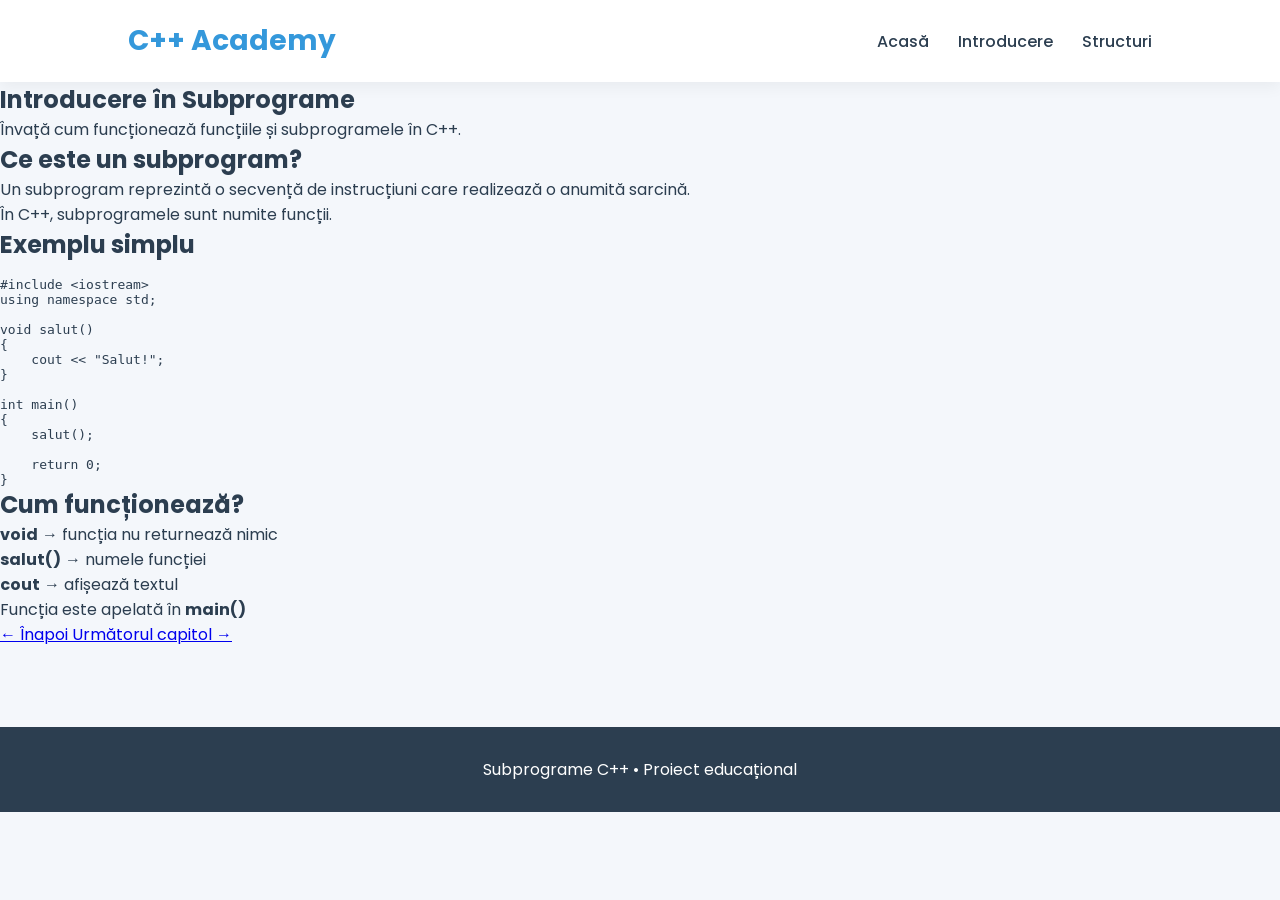
==== capitol1.html @ abb6685b "Create capitol1.html" ====
<!DOCTYPE html>
<html lang="ro">

<head>
    <meta charset="UTF-8">
    <meta name="viewport" content="width=device-width, initial-scale=1.0">

    <title>Introducere în C++</title>

    <link rel="stylesheet" href="style.css">

    <link rel="preconnect" href="https://fonts.googleapis.com">
    <link href="https://fonts.googleapis.com/css2?family=Poppins:wght@300;400;600;700&display=swap" rel="stylesheet">
</head>

<body>

<header>

    <div class="logo">C++ Academy</div>

    <nav>
        <a href="index.html">Acasă</a>
        <a href="capitol1.html">Introducere</a>
        <a href="capitol2.html">Structuri</a>
    </nav>

</header>

<!-- HERO MIC -->

<section class="mini-hero">

    <h1>Introducere în Subprograme</h1>

    <p>
        Învață cum funcționează funcțiile și subprogramele în C++.
    </p>

</section>

<!-- CONTINUT -->

<section class="lesson-container">

    <!-- card teorie -->

    <div class="lesson-card">

        <h2>Ce este un subprogram?</h2>

        <p>
            Un subprogram reprezintă o secvență de instrucțiuni
            care realizează o anumită sarcină.
        </p>

        <p>
            În C++, subprogramele sunt numite funcții.
        </p>

    </div>

    <!-- cod -->

    <div class="lesson-card">

        <h2>Exemplu simplu</h2>

<pre><code>
#include &lt;iostream&gt;
using namespace std;

void salut()
{
    cout &lt;&lt; "Salut!";
}

int main()
{
    salut();

    return 0;
}
</code></pre>

    </div>

    <!-- explicatie -->

    <div class="lesson-card">

        <h2>Cum funcționează?</h2>

        <ul class="theory-list">

            <li>
                <strong>void</strong> → funcția nu returnează nimic
            </li>

            <li>
                <strong>salut()</strong> → numele funcției
            </li>

            <li>
                <strong>cout</strong> → afișează textul
            </li>

            <li>
                Funcția este apelată în <strong>main()</strong>
            </li>

        </ul>

    </div>

</section>

<!-- navigare -->

<section class="navigation-buttons">

    <a class="nav-btn" href="index.html">
        ← Înapoi
    </a>

    <a class="nav-btn" href="capitol2.html">
        Următorul capitol →
    </a>

</section>

<footer>
    <p>Subprograme C++ • Proiect educațional</p>
</footer>

</body>
</html>
---- style.css ----
*{
    margin:0;
    padding:0;
    box-sizing:border-box;
}

body{
    font-family:'Poppins', sans-serif;
    background:#f4f7fb;
    color:#2c3e50;
}

/* HEADER */

header{
    width:100%;
    padding:20px 10%;
    display:flex;
    justify-content:space-between;
    align-items:center;

    background:white;
    box-shadow:0 5px 15px rgba(0,0,0,0.05);

    position:sticky;
    top:0;
    z-index:100;
}

.logo{
    font-size:28px;
    font-weight:700;
    color:#3498db;
}

nav a{
    text-decoration:none;
    margin-left:25px;
    color:#2c3e50;
    font-weight:500;
    transition:0.3s;
}

nav a:hover{
    color:#3498db;
}

/* HERO */

.hero{
    min-height:85vh;

    display:flex;
    align-items:center;
    justify-content:center;

    text-align:center;

    background:
    linear-gradient(rgba(0,0,0,0.4),
    rgba(0,0,0,0.4)),
    url("images/1392299.png");

    background-size:cover;
    background-position:center;

    color:white;
}

.hero-text{
    width:70%;
}

.hero h1{
    font-size:70px;
    margin-bottom:20px;
}

.hero p{
    font-size:22px;
    margin-bottom:35px;
    line-height:1.6;
}

.btn{
    display:inline-block;
    padding:15px 35px;

    background:#3498db;
    color:white;

    text-decoration:none;
    border-radius:10px;

    font-size:18px;
    transition:0.3s;
}

.btn:hover{
    background:#217dbb;
    transform:translateY(-3px);
}

/* CARDURI */

.cards{
    width:85%;
    margin:80px auto;

    display:grid;
    grid-template-columns:repeat(auto-fit,minmax(250px,1fr));
    gap:30px;
}

.card{
    background:white;
    padding:40px;

    border-radius:20px;

    box-shadow:0 10px 25px rgba(0,0,0,0.08);

    transition:0.3s;
}

.card:hover{
    transform:translateY(-10px);
}

.card h2{
    margin-bottom:20px;
    color:#3498db;
}

.card p{
    line-height:1.7;
}

/* FOOTER */

footer{
    background:#2c3e50;
    color:white;

    text-align:center;

    padding:30px;
    margin-top:80px;
}
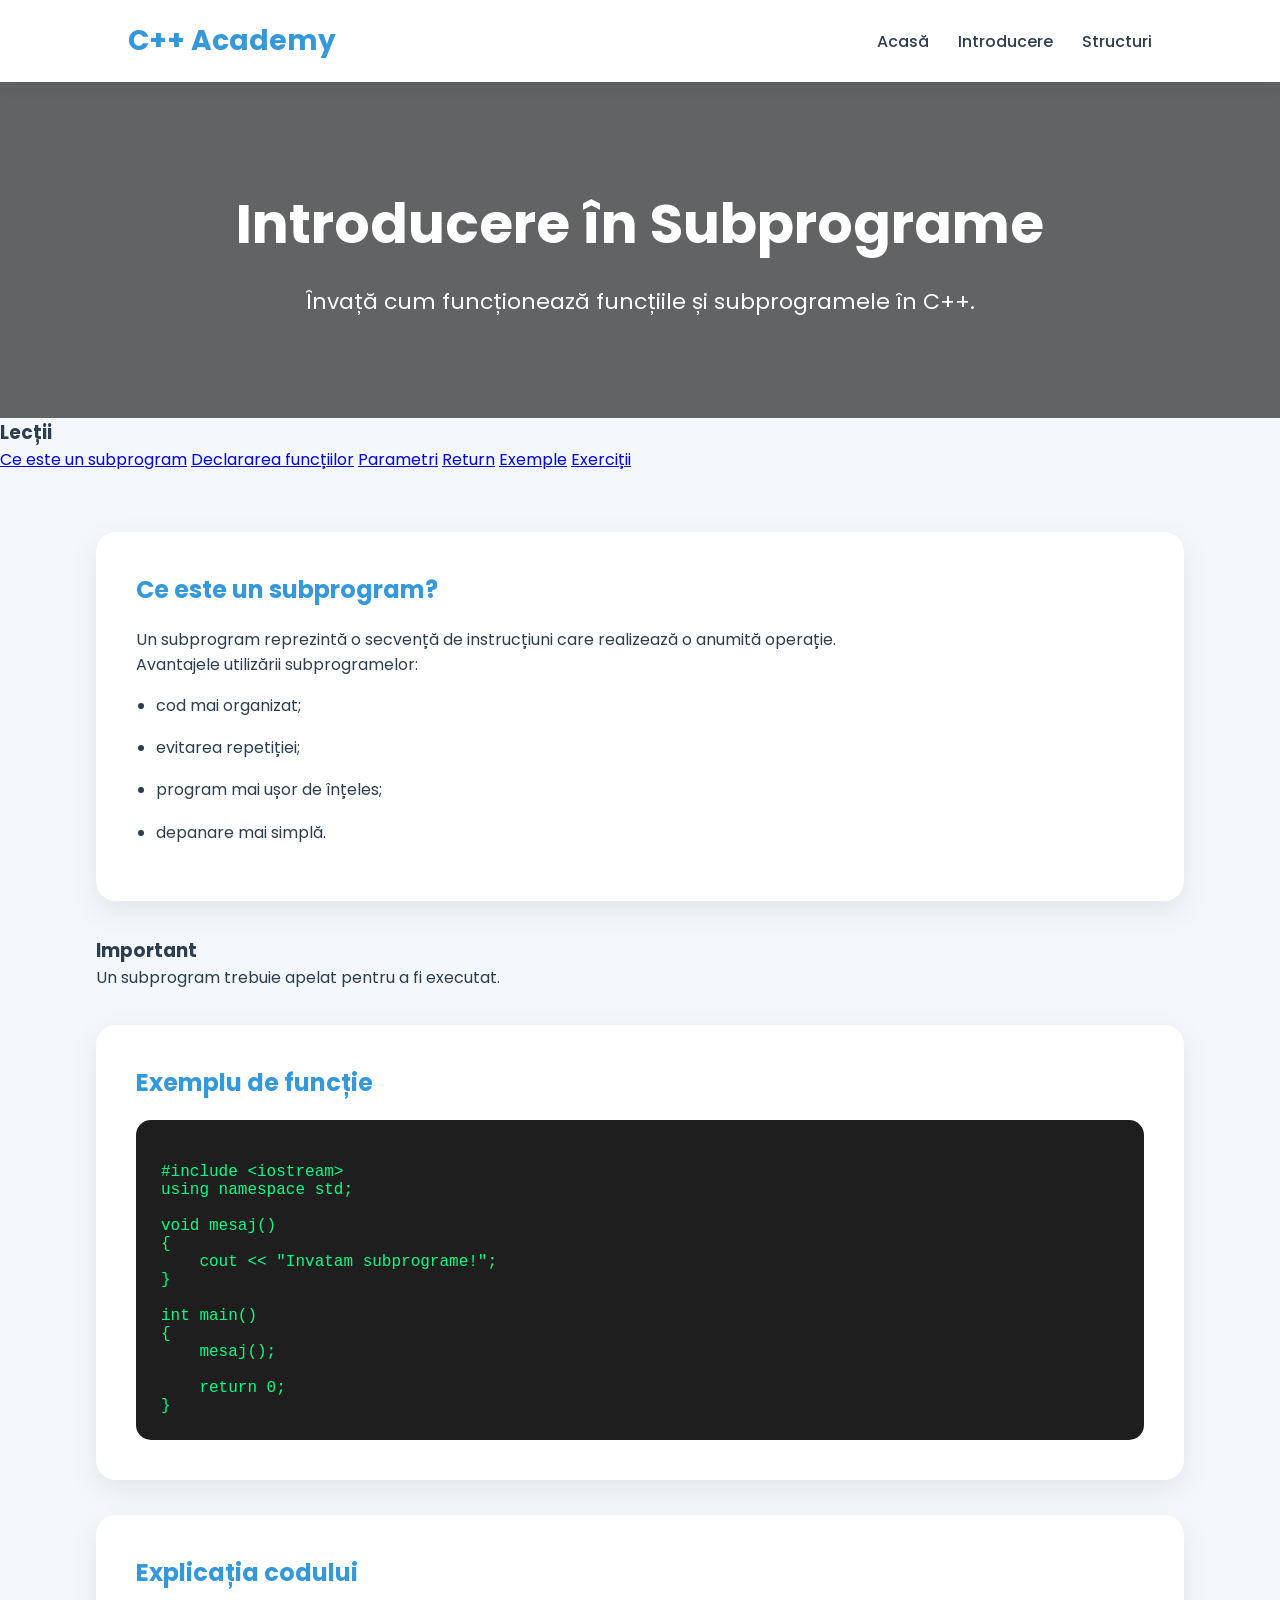
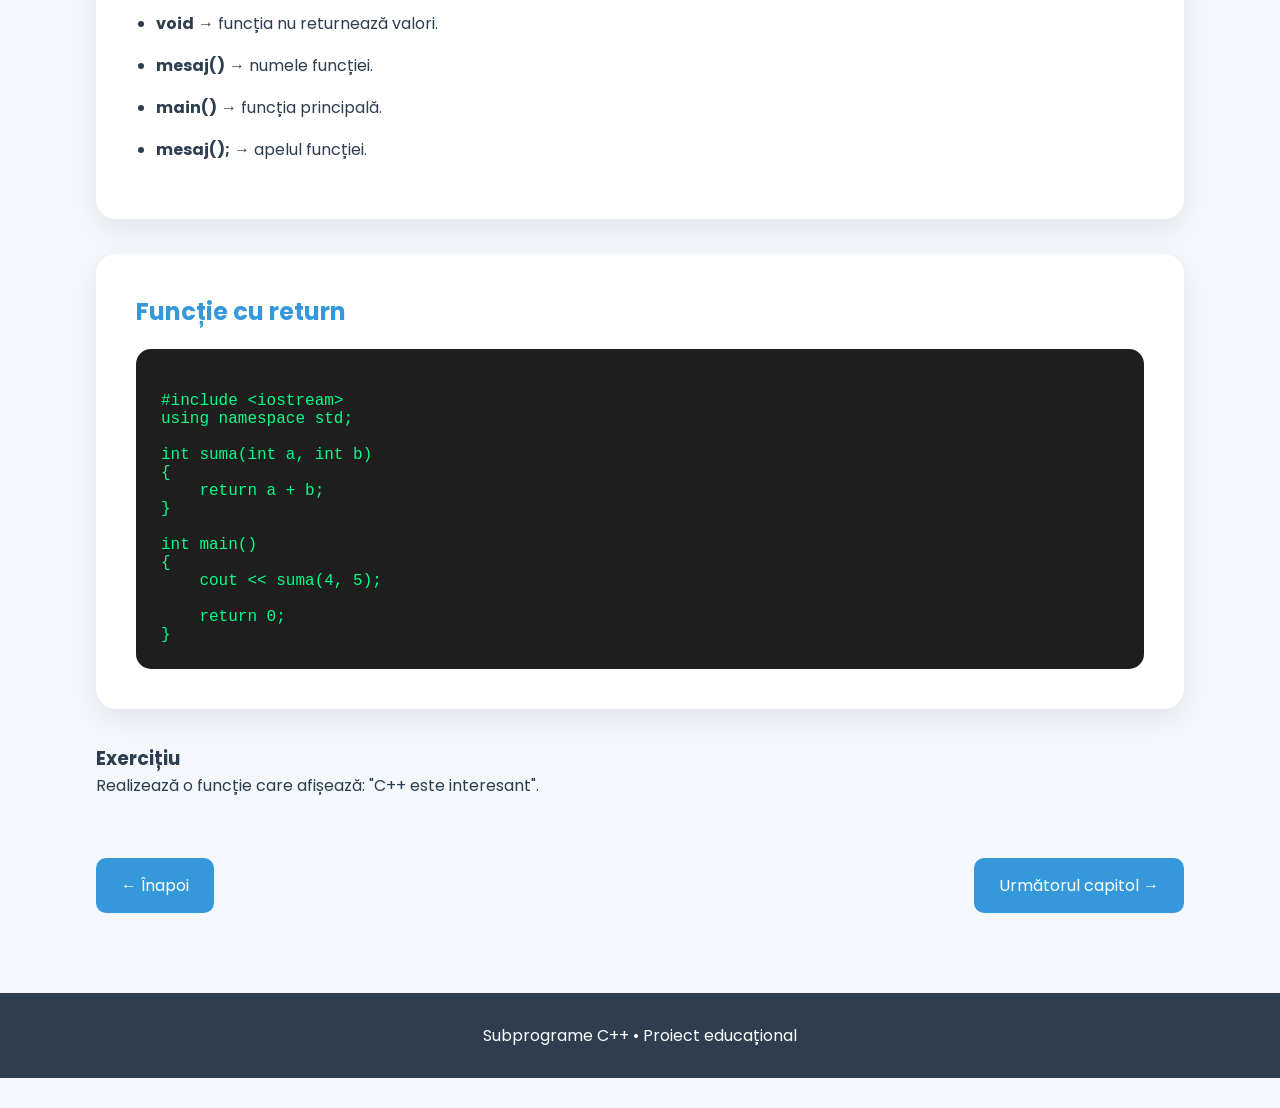
==== commit d938171c: "Update capitol1.html" ====
--- a/capitol1.html
+++ b/capitol1.html
@@ -41,75 +41,159 @@
 
 <!-- CONTINUT -->
 
-<section class="lesson-container">
-
-    <!-- card teorie -->
-
-    <div class="lesson-card">
-
-        <h2>Ce este un subprogram?</h2>
-
-        <p>
-            Un subprogram reprezintă o secvență de instrucțiuni
-            care realizează o anumită sarcină.
-        </p>
-
-        <p>
-            În C++, subprogramele sunt numite funcții.
-        </p>
-
-    </div>
-
-    <!-- cod -->
-
-    <div class="lesson-card">
-
-        <h2>Exemplu simplu</h2>
+<section class="lesson-layout">
+
+    <!-- SIDEBAR -->
+
+    <aside class="sidebar">
+
+        <h3>Lecții</h3>
+
+        <a href="#">Ce este un subprogram</a>
+        <a href="#">Declararea funcțiilor</a>
+        <a href="#">Parametri</a>
+        <a href="#">Return</a>
+        <a href="#">Exemple</a>
+        <a href="#">Exerciții</a>
+
+    </aside>
+
+    <!-- CONTINUT -->
+
+    <div class="lesson-container">
+
+        <!-- definitie -->
+
+        <div class="lesson-card">
+
+            <h2>Ce este un subprogram?</h2>
+
+            <p>
+                Un subprogram reprezintă o secvență de instrucțiuni
+                care realizează o anumită operație.
+            </p>
+
+            <p>
+                Avantajele utilizării subprogramelor:
+            </p>
+
+            <ul class="theory-list">
+
+                <li>cod mai organizat;</li>
+                <li>evitarea repetiției;</li>
+                <li>program mai ușor de înțeles;</li>
+                <li>depanare mai simplă.</li>
+
+            </ul>
+
+        </div>
+
+        <!-- important -->
+
+        <div class="important-box">
+
+            <h3>Important</h3>
+
+            <p>
+                Un subprogram trebuie apelat pentru a fi executat.
+            </p>
+
+        </div>
+
+        <!-- cod -->
+
+        <div class="lesson-card">
+
+            <h2>Exemplu de funcție</h2>
 
 <pre><code>
 #include &lt;iostream&gt;
 using namespace std;
 
-void salut()
-{
-    cout &lt;&lt; "Salut!";
+void mesaj()
+{
+    cout &lt;&lt; "Invatam subprograme!";
 }
 
 int main()
 {
-    salut();
+    mesaj();
 
     return 0;
 }
 </code></pre>
 
-    </div>
-
-    <!-- explicatie -->
-
-    <div class="lesson-card">
-
-        <h2>Cum funcționează?</h2>
-
-        <ul class="theory-list">
-
-            <li>
-                <strong>void</strong> → funcția nu returnează nimic
-            </li>
-
-            <li>
-                <strong>salut()</strong> → numele funcției
-            </li>
-
-            <li>
-                <strong>cout</strong> → afișează textul
-            </li>
-
-            <li>
-                Funcția este apelată în <strong>main()</strong>
-            </li>
-
-        </ul>
+        </div>
+
+        <!-- explicatie -->
+
+        <div class="lesson-card">
+
+            <h2>Explicația codului</h2>
+
+            <ul class="theory-list">
+
+                <li>
+                    <strong>void</strong> →
+                    funcția nu returnează valori.
+                </li>
+
+                <li>
+                    <strong>mesaj()</strong> →
+                    numele funcției.
+                </li>
+
+                <li>
+                    <strong>main()</strong> →
+                    funcția principală.
+                </li>
+
+                <li>
+                    <strong>mesaj();</strong> →
+                    apelul funcției.
+                </li>
+
+            </ul>
+
+        </div>
+
+        <!-- functie cu return -->
+
+        <div class="lesson-card">
+
+            <h2>Funcție cu return</h2>
+
+<pre><code>
+#include &lt;iostream&gt;
+using namespace std;
+
+int suma(int a, int b)
+{
+    return a + b;
+}
+
+int main()
+{
+    cout &lt;&lt; suma(4, 5);
+
+    return 0;
+}
+</code></pre>
+
+        </div>
+
+        <!-- exercitiu -->
+
+        <div class="exercise-box">
+
+            <h3>Exercițiu</h3>
+
+            <p>
+                Realizează o funcție care afișează:
+                "C++ este interesant".
+            </p>
+
+        </div>
 
     </div>
 
--- a/style.css
+++ b/style.css
@@ -147,3 +147,122 @@
     padding:30px;
     margin-top:80px;
 }
+
+/* MINI HERO */
+
+.mini-hero{
+    padding:100px 10%;
+    text-align:center;
+
+    background:
+    linear-gradient(rgba(0,0,0,0.6),
+    rgba(0,0,0,0.6)),
+    url("images/1392299.png");
+
+    background-size:cover;
+    background-position:center;
+
+    color:white;
+}
+
+.mini-hero h1{
+    font-size:55px;
+    margin-bottom:20px;
+}
+
+.mini-hero p{
+    font-size:22px;
+}
+
+/* CONTINUT LECTIE */
+
+.lesson-container{
+    width:85%;
+    margin:60px auto;
+
+    display:flex;
+    flex-direction:column;
+    gap:35px;
+}
+
+/* CARDURI */
+
+.lesson-card{
+    background:white;
+
+    padding:40px;
+
+    border-radius:20px;
+
+    box-shadow:0 10px 30px rgba(0,0,0,0.08);
+
+    transition:0.3s;
+}
+
+.lesson-card:hover{
+    transform:translateY(-5px);
+}
+
+.lesson-card h2{
+    color:#3498db;
+    margin-bottom:20px;
+}
+
+/* COD C++ */
+
+pre{
+    background:#1e1e1e;
+
+    color:#00ff88;
+
+    padding:25px;
+
+    border-radius:15px;
+
+    overflow-x:auto;
+
+    font-size:16px;
+}
+
+code{
+    font-family:Consolas, monospace;
+}
+
+/* LISTA */
+
+.theory-list{
+    padding-left:20px;
+}
+
+.theory-list li{
+    margin:15px 0;
+    line-height:1.7;
+}
+
+/* BUTOANE */
+
+.navigation-buttons{
+    width:85%;
+    margin:50px auto;
+
+    display:flex;
+    justify-content:space-between;
+}
+
+.nav-btn{
+    background:#3498db;
+    color:white;
+
+    text-decoration:none;
+
+    padding:15px 25px;
+
+    border-radius:10px;
+
+    transition:0.3s;
+}
+
+.nav-btn:hover{
+    background:#217dbb;
+    transform:scale(1.05);
+}
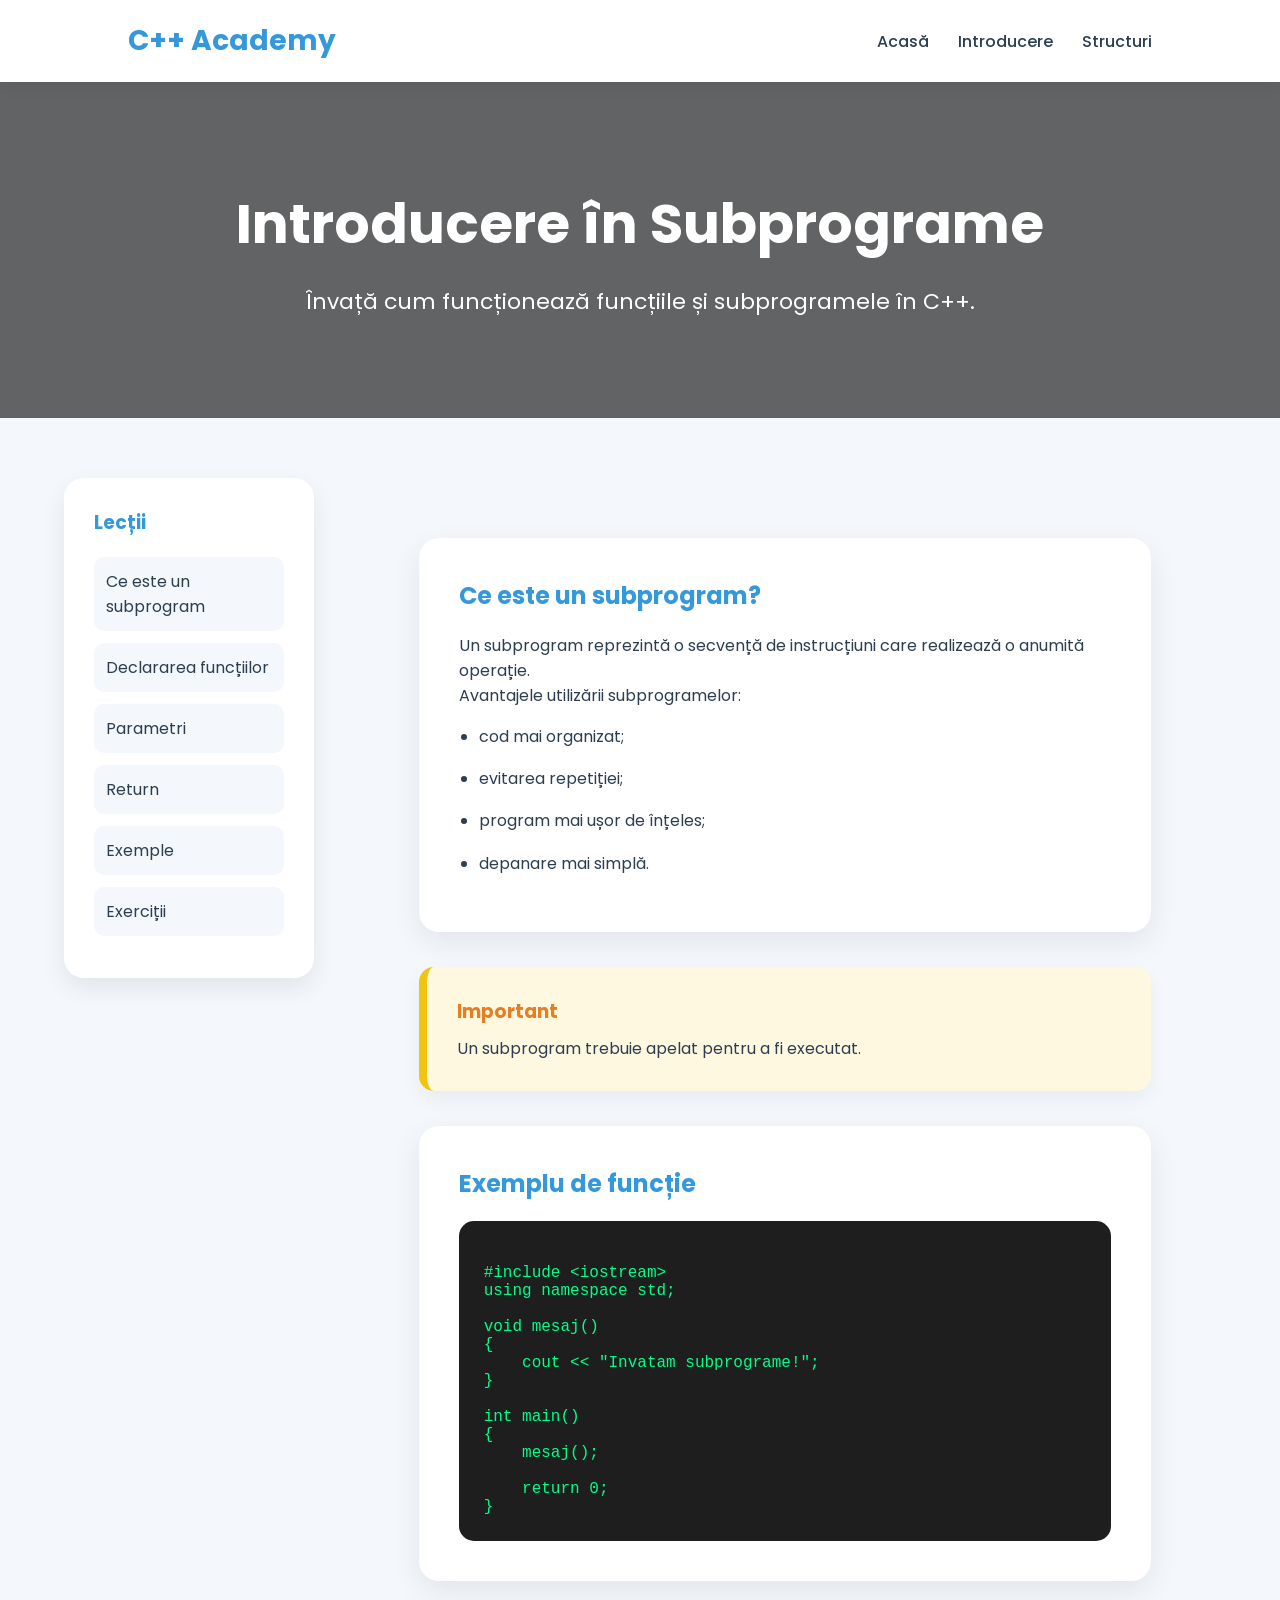
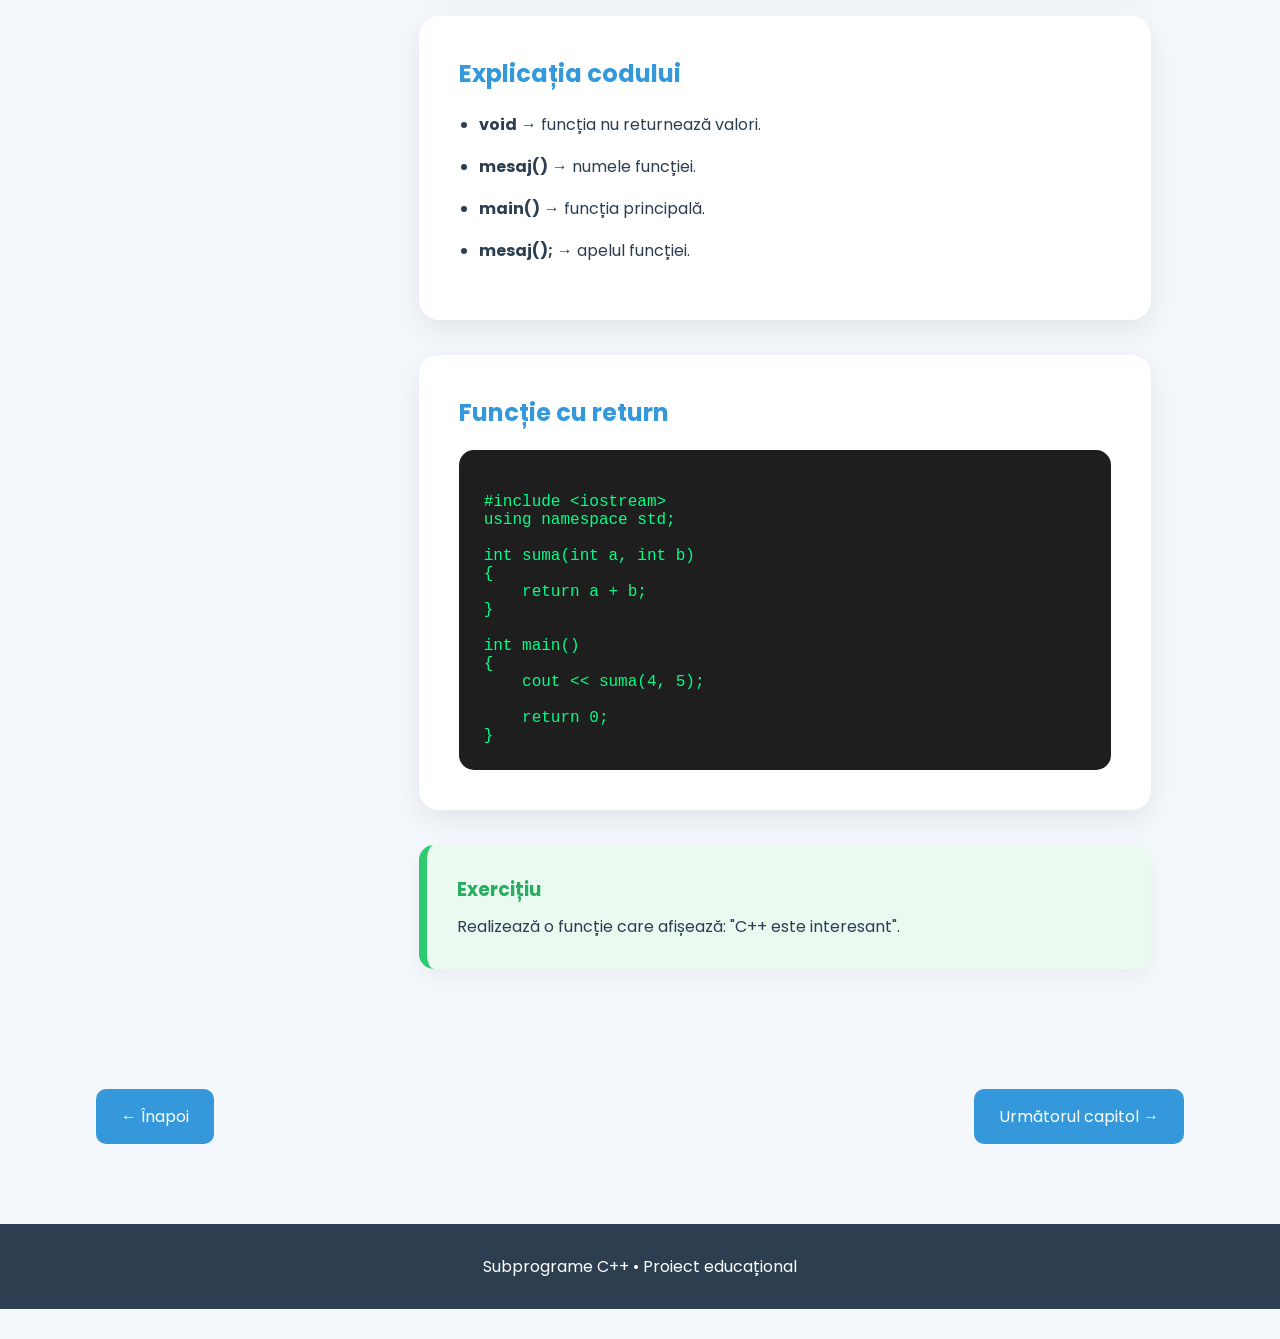
==== commit 07d0b3ba: "Update capitol1.html" ====
--- a/capitol1.html
+++ b/capitol1.html
@@ -217,5 +217,7 @@
     <p>Subprograme C++ • Proiect educațional</p>
 </footer>
 
+    <script src="script.js"></script>
+    
 </body>
 </html>
--- a/style.css
+++ b/style.css
@@ -266,3 +266,173 @@
     background:#217dbb;
     transform:scale(1.05);
 }
+
+/* LAYOUT LECTIE */
+
+.lesson-layout{
+    width:90%;
+    margin:60px auto;
+
+    display:grid;
+    grid-template-columns:250px 1fr;
+
+    gap:40px;
+}
+
+/* SIDEBAR */
+
+.sidebar{
+    background:white;
+
+    padding:30px;
+
+    border-radius:20px;
+
+    height:fit-content;
+
+    position:sticky;
+    top:120px;
+
+    box-shadow:0 10px 25px rgba(0,0,0,0.08);
+}
+
+.sidebar h3{
+    margin-bottom:20px;
+    color:#3498db;
+}
+
+.sidebar a{
+    display:block;
+
+    margin:12px 0;
+
+    padding:12px;
+
+    background:#f4f7fb;
+
+    color:#2c3e50;
+
+    border-radius:10px;
+
+    text-decoration:none;
+
+    transition:0.3s;
+}
+
+.sidebar a:hover{
+    background:#3498db;
+    color:white;
+}
+
+/* IMPORTANT BOX */
+
+.important-box{
+    background:#fff8e1;
+
+    border-left:8px solid #f1c40f;
+
+    padding:30px;
+
+    border-radius:15px;
+
+    box-shadow:0 8px 20px rgba(0,0,0,0.05);
+}
+
+.important-box h3{
+    color:#e67e22;
+    margin-bottom:10px;
+}
+
+/* EXERCISE */
+
+.exercise-box{
+    background:#eafaf1;
+
+    border-left:8px solid #2ecc71;
+
+    padding:30px;
+
+    border-radius:15px;
+
+    box-shadow:0 8px 20px rgba(0,0,0,0.05);
+}
+
+.exercise-box h3{
+    color:#27ae60;
+    margin-bottom:10px;
+}
+
+/* RESPONSIVE */
+
+@media(max-width:1000px){
+
+    .lesson-layout{
+        grid-template-columns:1fr;
+    }
+
+    .sidebar{
+        position:relative;
+        top:0;
+    }
+
+}
+
+/* TABEL */
+
+.info-table{
+    width:100%;
+    border-collapse:collapse;
+    margin-top:20px;
+}
+
+.info-table th{
+    background:#3498db;
+    color:white;
+    padding:15px;
+}
+
+.info-table td{
+    padding:15px;
+    border:1px solid #dcdcdc;
+}
+
+.info-table tr:nth-child(even){
+    background:#f4f7fb;
+}
+
+/* PROBLEMA PERSONALIZATA */
+
+.custom-problem{
+    background:white;
+
+    padding:40px;
+
+    border-radius:20px;
+
+    box-shadow:0 10px 30px rgba(0,0,0,0.08);
+}
+
+.custom-problem h2{
+    margin-bottom:30px;
+    color:#3498db;
+}
+
+.problem-text{
+    background:#f4f7fb;
+
+    padding:25px;
+
+    border-left:8px solid #3498db;
+
+    border-radius:15px;
+
+    margin-bottom:30px;
+}
+
+.problem-text h3{
+    margin-bottom:15px;
+}
+
+.problem-code h3{
+    margin-bottom:20px;
+}
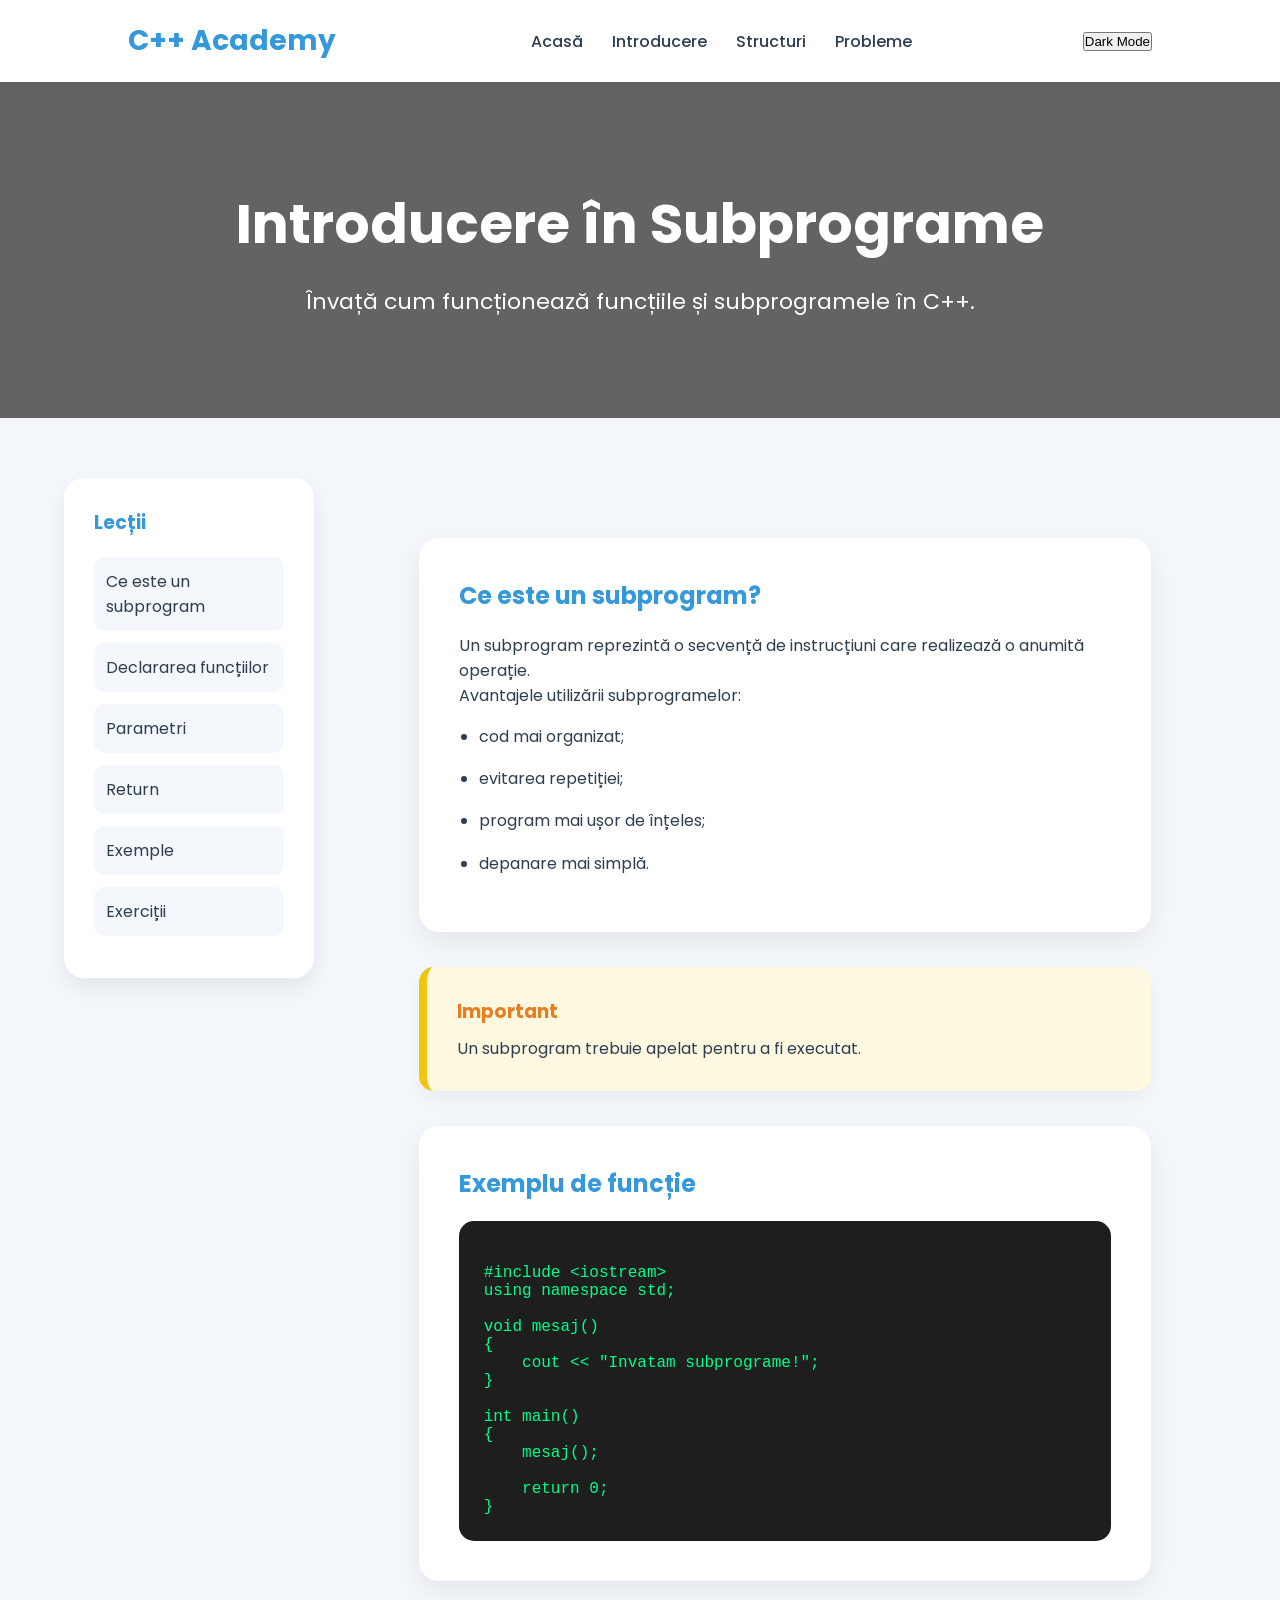
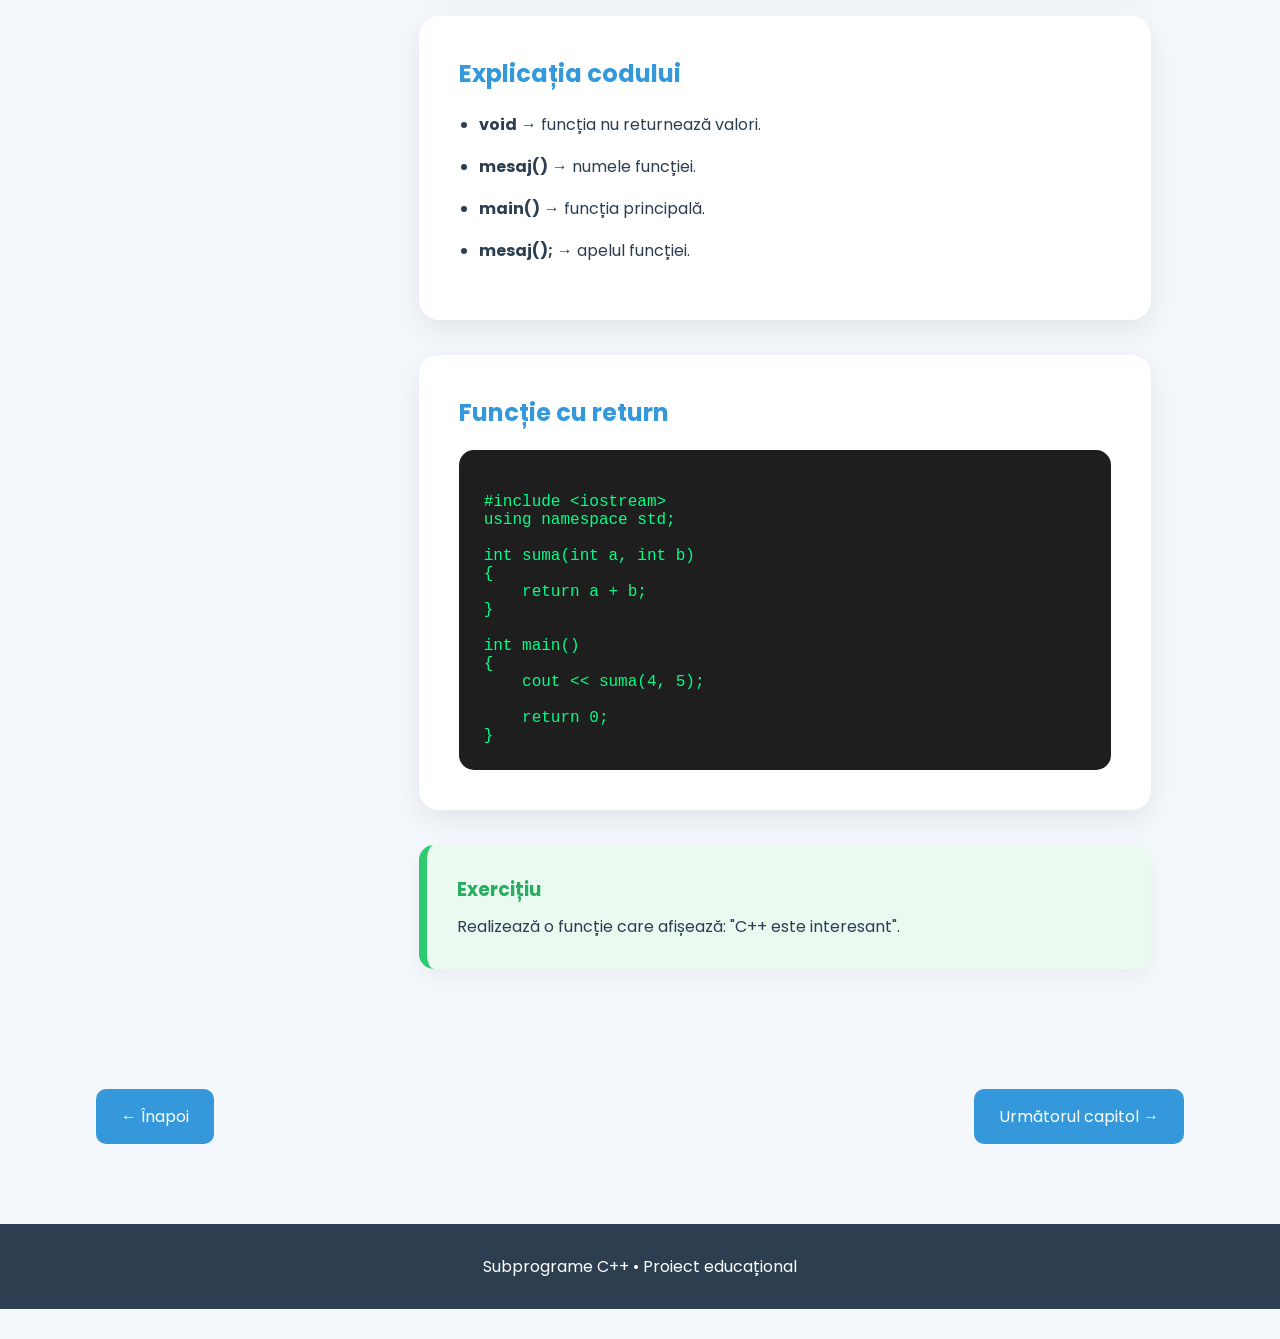
==== commit 6c73a004: "Update capitol1.html" ====
--- a/capitol1.html
+++ b/capitol1.html
@@ -23,8 +23,13 @@
         <a href="index.html">Acasă</a>
         <a href="capitol1.html">Introducere</a>
         <a href="capitol2.html">Structuri</a>
+        <a href="capitol3.html">Probleme</a>
     </nav>
 
+    <button id="darkModeBtn">
+    Dark Mode
+</button>
+    
 </header>
 
 <!-- HERO MIC -->
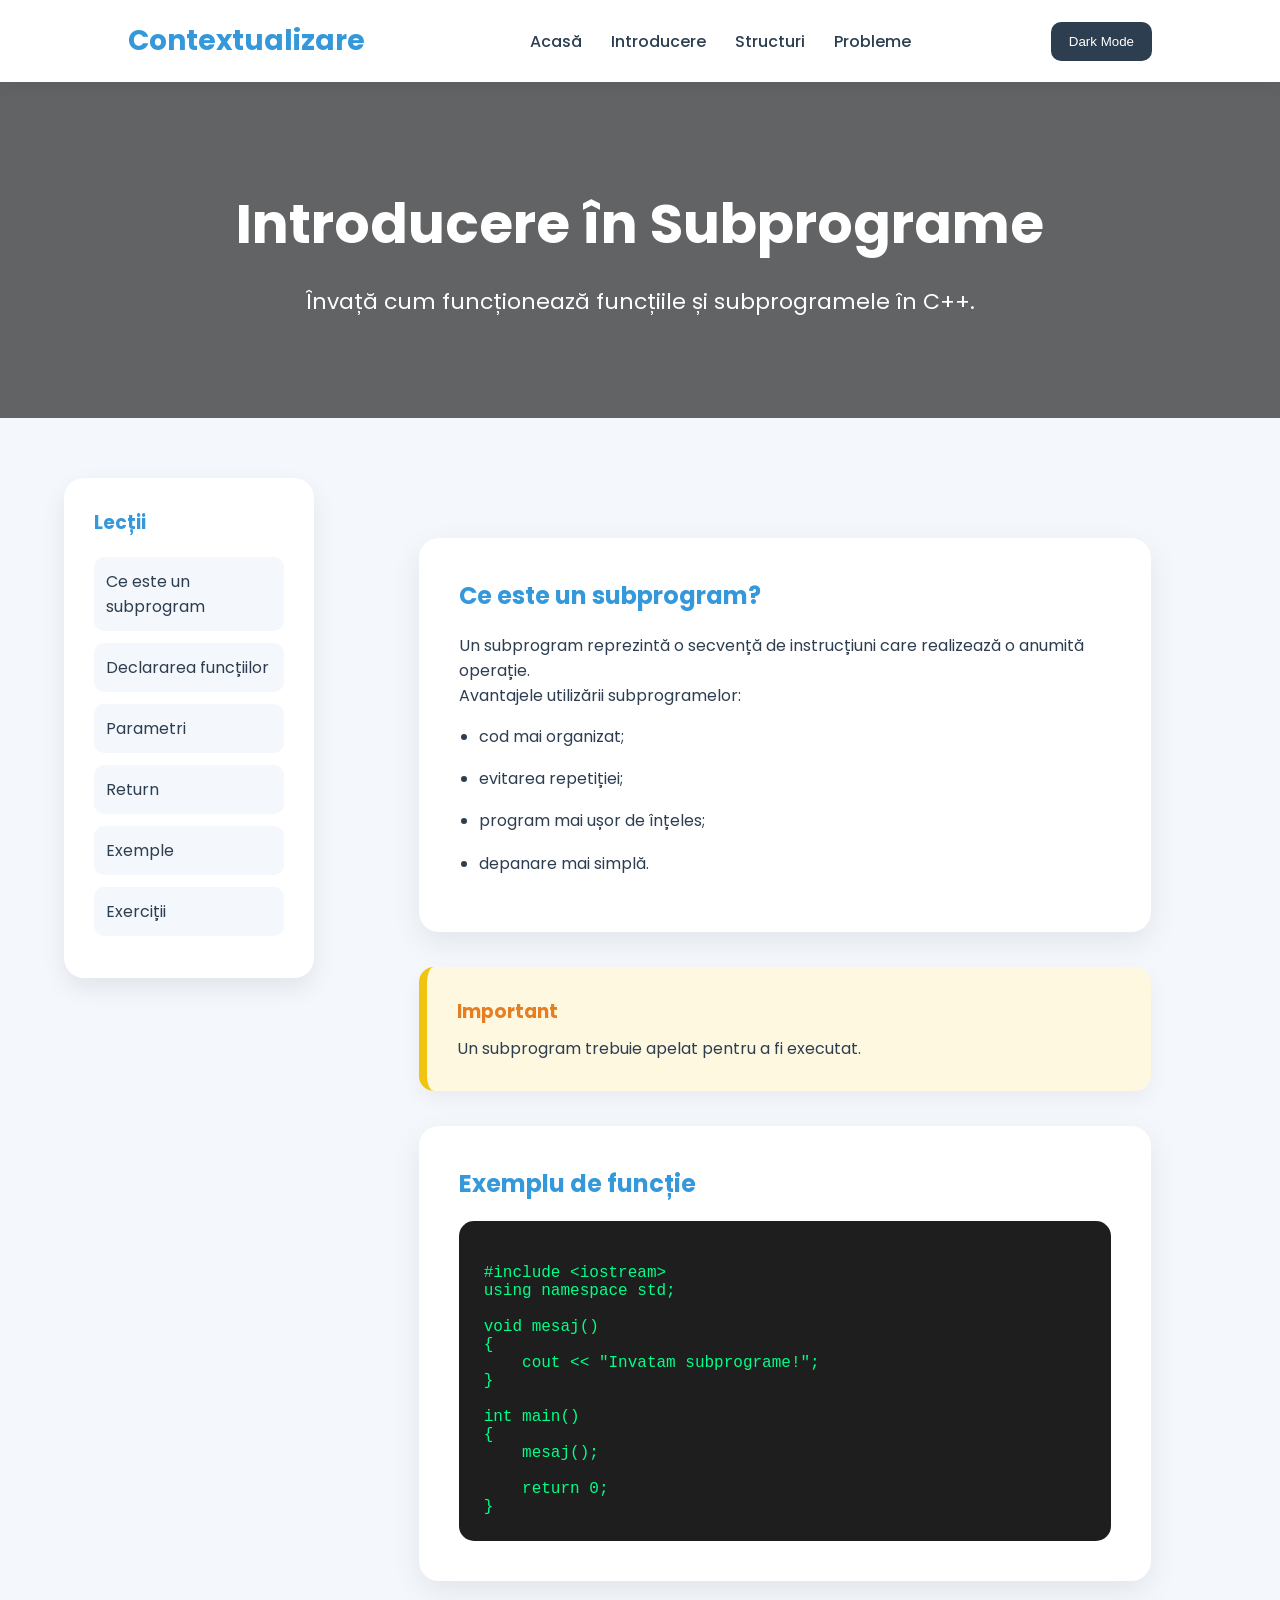
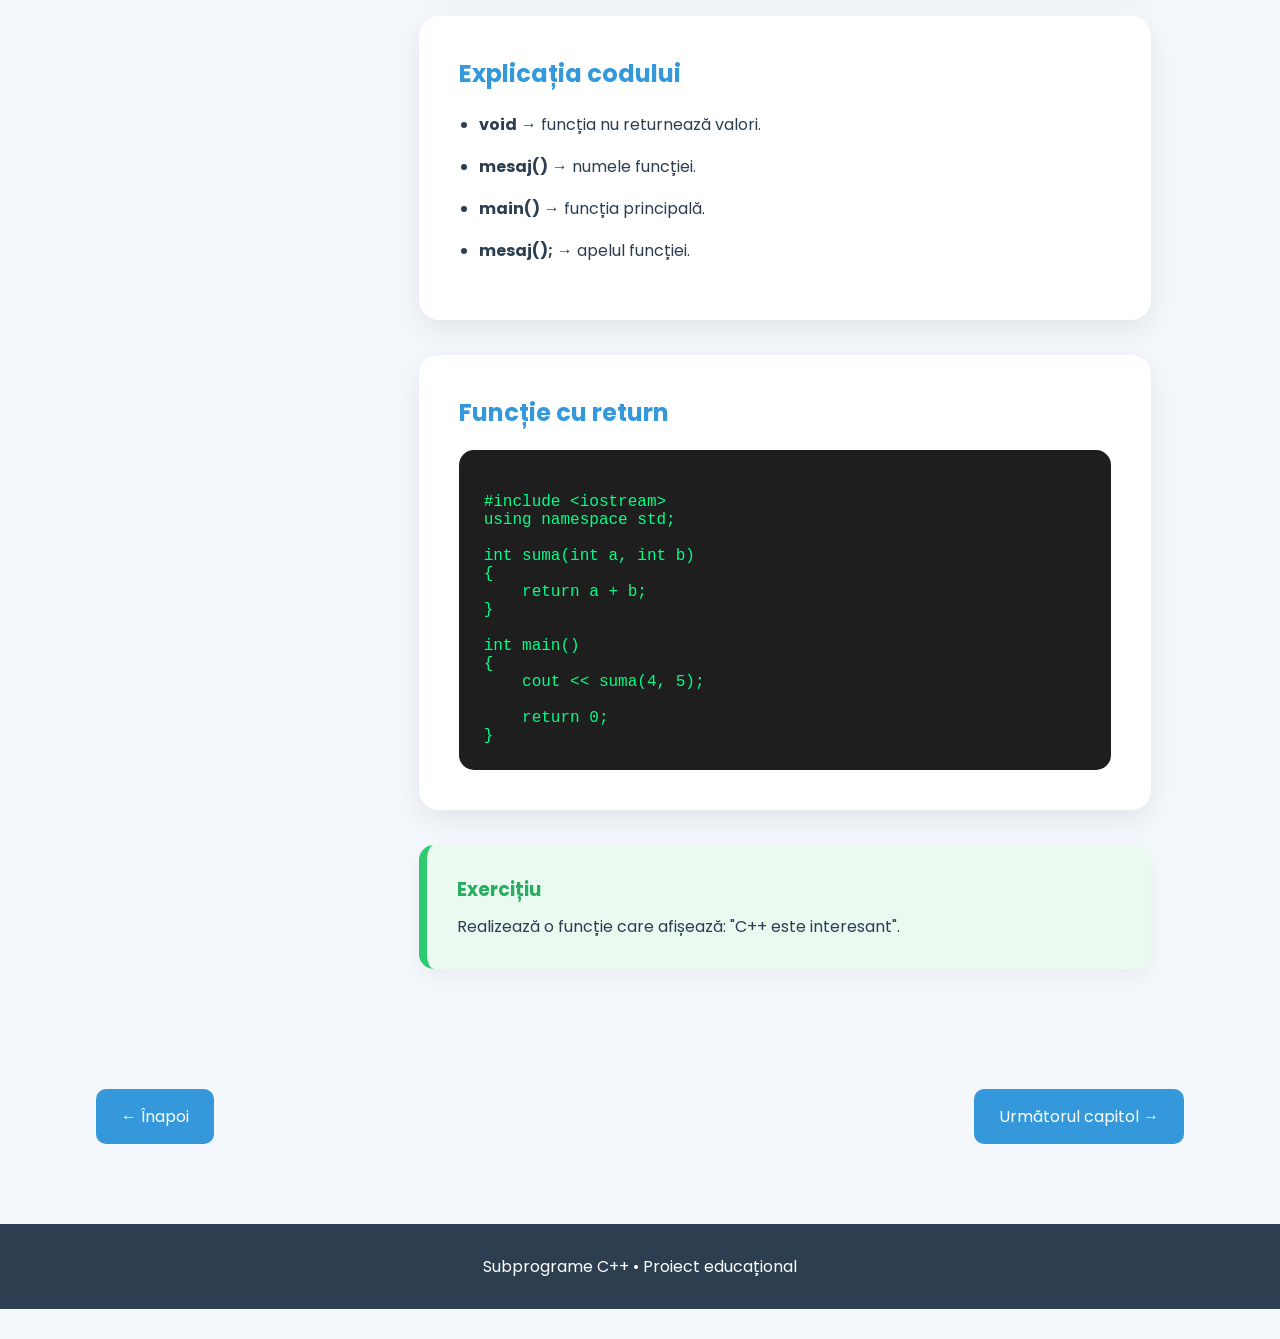
==== commit 1ac190dd: "Update capitol1.html" ====
--- a/capitol1.html
+++ b/capitol1.html
@@ -17,7 +17,7 @@
 
 <header>
 
-    <div class="logo">C++ Academy</div>
+    <div class="logo">Contextualizare</div>
 
     <nav>
         <a href="index.html">Acasă</a>
--- a/style.css
+++ b/style.css
@@ -436,3 +436,116 @@
 .problem-code h3{
     margin-bottom:20px;
 }
+
+/* DARK MODE BUTTON */
+
+#darkModeBtn{
+    padding:12px 18px;
+
+    border:none;
+
+    background:#2c3e50;
+
+    color:white;
+
+    border-radius:10px;
+
+    cursor:pointer;
+
+    transition:0.3s;
+}
+
+#darkModeBtn:hover{
+    background:#34495e;
+}
+
+/* DARK MODE */
+
+.dark-mode{
+    background:#121212;
+    color:white;
+}
+
+.dark-mode header{
+    background:#1f1f1f;
+}
+
+.dark-mode .card,
+.dark-mode .lesson-card,
+.dark-mode .sidebar,
+.dark-mode .custom-problem{
+    background:#1f1f1f;
+    color:white;
+}
+
+.dark-mode .sidebar a{
+    background:#2c2c2c;
+    color:white;
+}
+
+.dark-mode .problem-text{
+    background:#2c2c2c;
+}
+
+.dark-mode .important-box{
+    background:#3d3314;
+}
+
+.dark-mode .exercise-box{
+    background:#173b2a;
+}
+
+.dark-mode footer{
+    background:#111;
+}
+
+/* QUIZ */
+
+.quiz-box{
+    background:white;
+
+    padding:40px;
+
+    border-radius:20px;
+
+    box-shadow:0 10px 30px rgba(0,0,0,0.08);
+
+    text-align:center;
+}
+
+.quiz-box h2{
+    margin-bottom:20px;
+    color:#3498db;
+}
+
+.quiz-box p{
+    margin-bottom:20px;
+}
+
+.quiz-box button{
+    margin:10px;
+
+    padding:12px 20px;
+
+    border:none;
+
+    background:#3498db;
+
+    color:white;
+
+    border-radius:10px;
+
+    cursor:pointer;
+
+    transition:0.3s;
+}
+
+.quiz-box button:hover{
+    background:#217dbb;
+    transform:scale(1.05);
+}
+
+#rezultatQuiz{
+    margin-top:20px;
+    font-weight:bold;
+}
